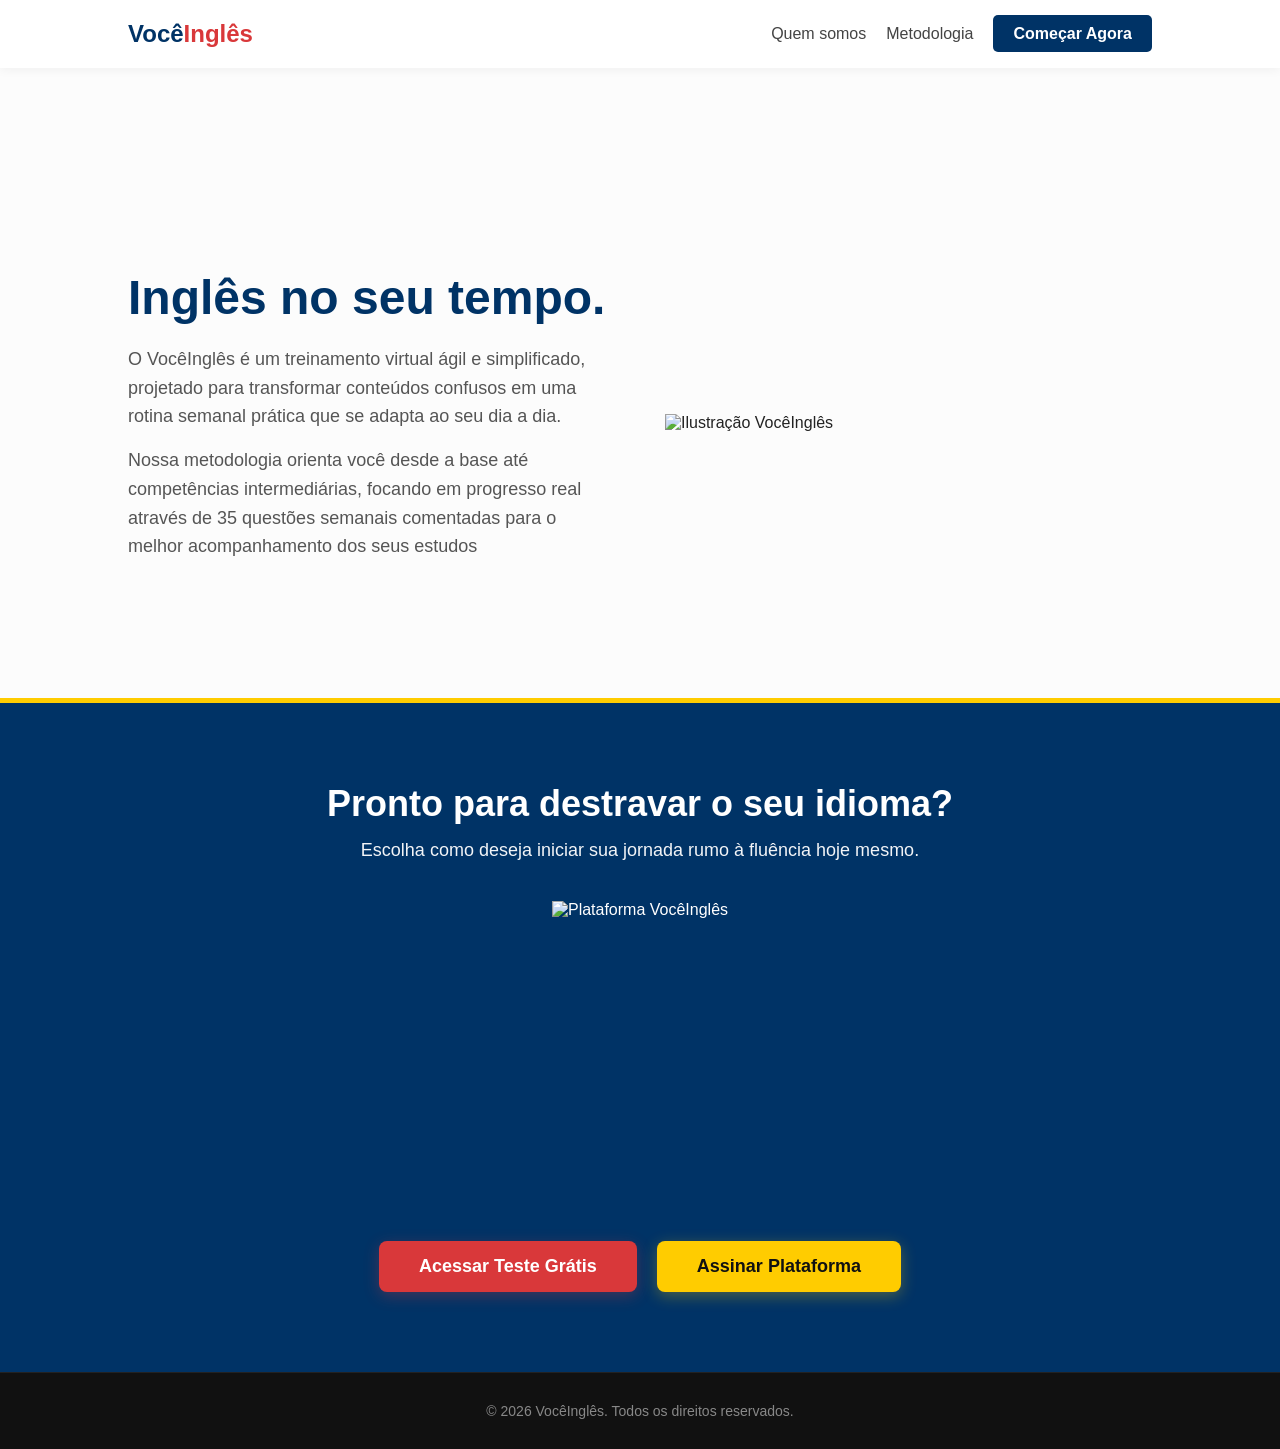
==== index.html @ 37a60e28 "Add files via upload" ====
<!DOCTYPE html>
<html lang="pt-BR">
<head>
    <meta charset="UTF-8">
    <meta name="viewport" content="width=device-width, initial-scale=1.0">
    <title>VocêInglês — Inglês no seu tempo</title>
    <link rel="stylesheet" href="style.css">
</head>
<body>

    <nav class="navbar">
        <div class="logo">Você<span>Inglês</span></div>
        <ul class="nav-links">
            <li><a href="about-us.html">Quem somos</a></li>
            <li><a href="metodo.html">Metodologia</a></li>
            <li><a href="pagina-exemplo.html" class="btn-nav">Começar Agora</a></li>
        </ul>
    </nav>

    <main>
        
        <section id="sobre" class="bloco-apresentacao">
            <div class="conteudo-texto">
                <h1>Inglês no seu tempo.</h1>
                <p>O VocêInglês é um treinamento virtual ágil e simplificado, projetado para transformar conteúdos confusos em uma rotina semanal prática que se adapta ao seu dia a dia.</p>
                <p>Nossa metodologia orienta você desde a base até competências intermediárias, 
        focando em progresso real através de 35 questões semanais comentadas para o melhor acompanhamento dos seus estudos</p>
            </div>
            <div class="conteudo-imagem">
                <img src="assets/fundo-1.webp" alt="Ilustração VocêInglês" class="animar-surgir">
            </div>
        </section>

     <section id="começar" class="bloco-oferta">
    <h2>Pronto para destravar o seu idioma?</h2>
    <p>Escolha como deseja iniciar sua jornada rumo à fluência hoje mesmo.</p>
    
    <div class="conteudo-imagem-oferta">
        <img src="assets/fundo-3.png" alt="Plataforma VocêInglês" class="animar-surgir">
    </div>

    <div class="botoes-container">
        <a href="#" class="btn-gratis">Acessar Teste Grátis</a>
        <a href="#" class="btn-assinar">Assinar Plataforma</a>
    </div>
</section>
    </main>

    <footer>
        <p>&copy; 2026 VocêInglês. Todos os direitos reservados.</p>
    </footer>

</body>
</html>
---- style.css ----
/* Configurações Gerais */
* {
    margin: 0;
    padding: 0;
    box-sizing: border-box;
    font-family: 'Arial', sans-serif;
}

body {
    background-color: #fcfcfc;
    color: #222;
}

/* NAV: Barra Superior */
.navbar {
    display: flex;
    justify-content: space-between;
    align-items: center;
    padding: 20px 10%;
    background-color: #ffffff;
    box-shadow: 0 2px 10px rgba(0,0,0,0.05);
    position: sticky;
    top: 0;
    z-index: 100;
}

.logo {
    font-size: 24px;
    font-weight: bold;
    color: #003366; /* Azul Escuro */
}

.logo span {
    color: #d9383a; /* Vermelho */
}

.nav-links {
    display: flex;
    list-style: none;
    align-items: center;
    gap: 20px;
}

.nav-links a {
    text-decoration: none;
    color: #444;
    font-weight: 500;
    transition: color 0.2s;
}

.nav-links a:hover {
    color: #003366; /* Azul no Hover */
}

.btn-nav {
    background-color: #003366; /* Azul */
    color: white !important;
    padding: 10px 20px;
    border-radius: 5px;
    font-weight: bold !important;
}

.btn-nav:hover {
    background-color: #002244;
}

/* BLOCO 1: Apresentação */
.bloco-apresentacao {
    display: flex;
    align-items: center;
    justify-content: space-between;
    padding: 80px 10% 0 10%; /* Encosta o bloco na base */
    gap: 50px;
    min-height: 70vh;
}

.conteudo-texto {
    flex: 1;
}

.conteudo-texto h1 {
    font-size: 48px;
    color: #003366; /* Azul */
    margin-bottom: 20px;
}

.conteudo-texto p {
    font-size: 18px;
    line-height: 1.6;
    color: #555;
    margin-bottom: 15px;
}

.conteudo-imagem {
    flex: 1;
    display: flex;
    justify-content: center;
    align-items: flex-end; /* Alinha a imagem perfeitamente na base */
}

.conteudo-imagem img {
    width: 100%;
    max-width: 500px; /* Controla o tamanho máximo para não quebrar o layout */
    height: auto;     /* Deixa a altura proporcional para não distorcer */
    display: block;   /* Remove espaçamentos fantasmas do HTML */
}

/* BLOCO 2: Oferta e Nova Imagem (Unificado e Corrigido) */
.bloco-oferta {
    background-color: #003366; /* Fundo Azul Escuro */
    color: white;
    text-align: center;
    padding: 80px 10%;
    border-top: 5px solid #ffcc00; /* Linha de detalhe Amarela */
    position: relative;
    z-index: 10; /* Garante a sobreposição correta */
}

.bloco-oferta h2 {
    font-size: 36px;
    margin-bottom: 15px;
}

.bloco-oferta p {
    font-size: 18px;
    margin-bottom: 40px;
    opacity: 0.95;
}

/* Estilização para a nova imagem do bloco 2 */
.conteudo-imagem-oferta {
    width: 100%;
    display: flex;
    justify-content: center;
    margin-bottom: 40px; 
}

.conteudo-imagem-oferta img {
    max-width: 100%;
    height: 300px; 
    object-fit: contain;
}

/* CONTAINER DE BOTÕES */
.botoes-container {
    display: flex;
    justify-content: center;
    gap: 20px;
    flex-wrap: wrap;
}

.botoes-container a {
    text-decoration: none;
    font-size: 18px;
    font-weight: bold;
    padding: 15px 40px;
    border-radius: 8px;
    transition: transform 0.2s, background-color 0.2s;
}

.botoes-container a:hover {
    transform: translateY(-3px);
}

/* Botão de Teste Grátis: Vermelho */
.btn-gratis {
    background-color: #d9383a; 
    color: white;
    box-shadow: 0 4px 15px rgba(217, 56, 58, 0.3);
}

.btn-gratis:hover {
    background-color: #bd2f31;
}

/* Botão de Assinar: Amarelo */
.btn-assinar {
    background-color: #ffcc00; 
    color: #111; 
    box-shadow: 0 4px 15px rgba(255, 204, 0, 0.3);
}

.btn-assinar:hover {
    background-color: #e6b800;
}

/* Animação de Surgir do Lado */
.animar-surgir {
    animation: surgimentoLateral 1.2s ease-out forwards;
}

@keyframes surgimentoLateral {
    from {
        transform: translateX(100px);
        opacity: 0;
    }
    to {
        transform: translateX(0);
        opacity: 1;
    }
}

/* RODAPÉ */
footer {
    background-color: #111;
    color: #888;
    text-align: center;
    padding: 30px;
    font-size: 14px;
    border-top: 1px solid #222;
}
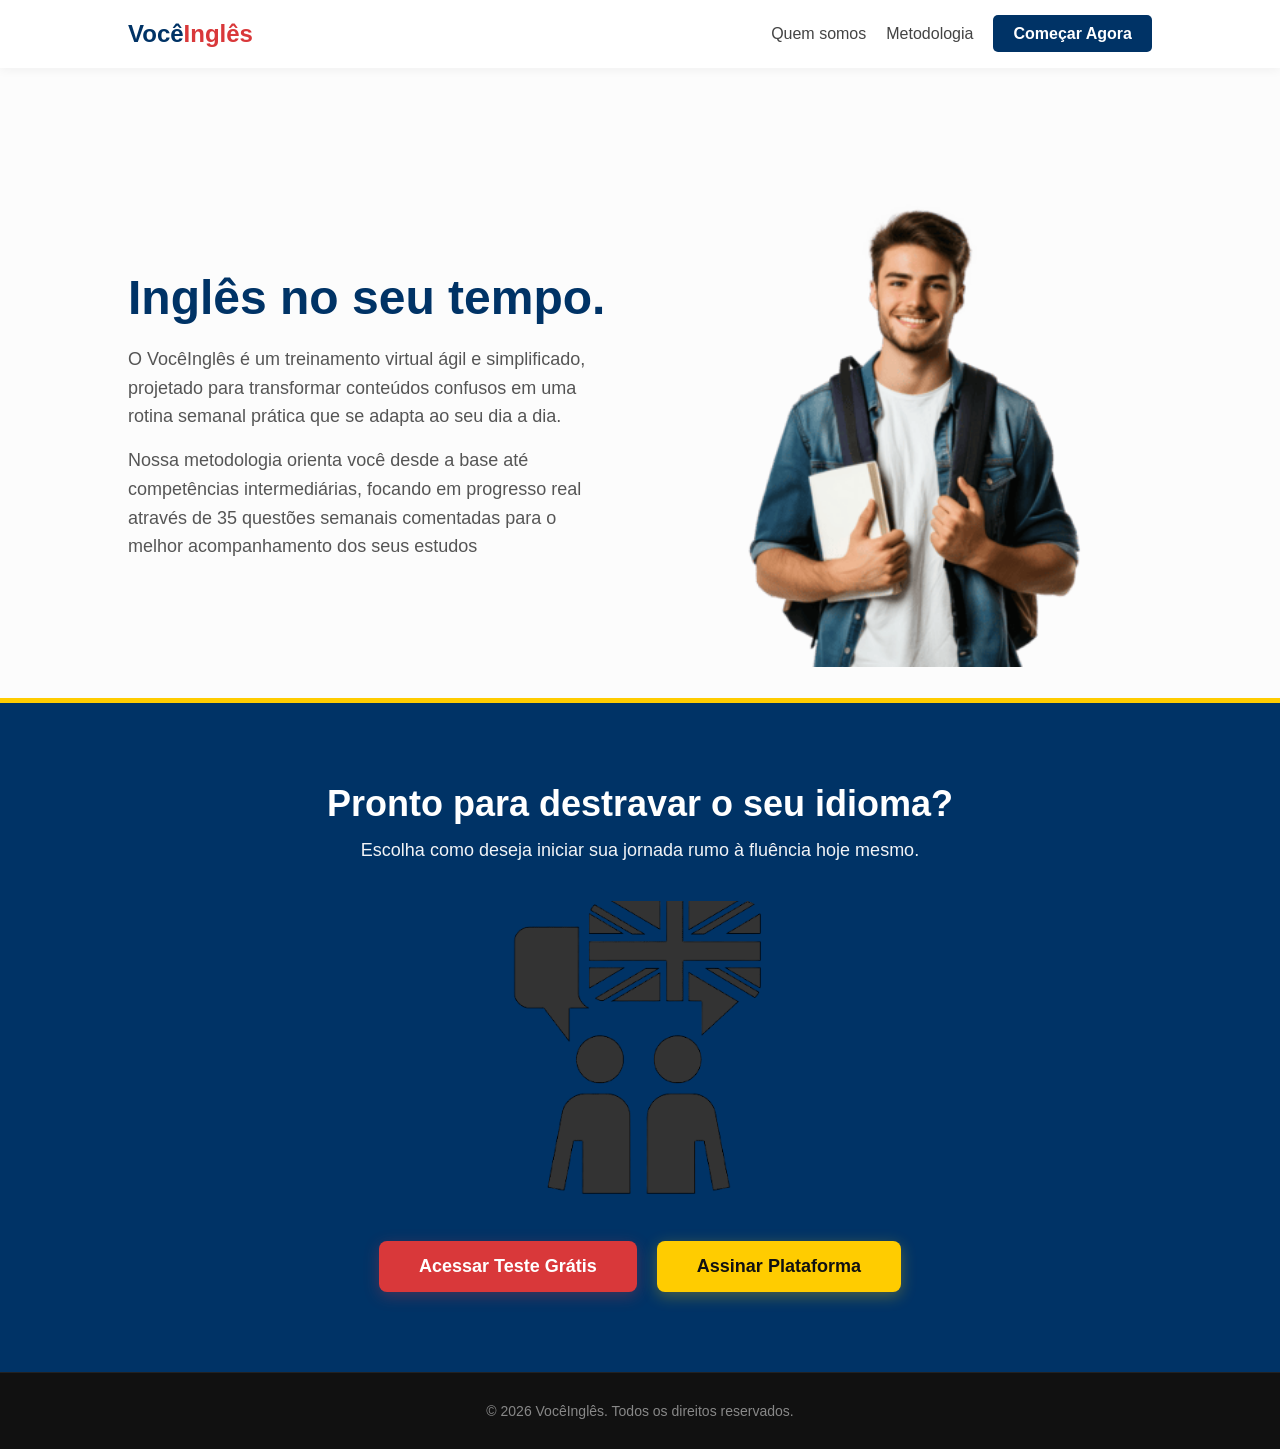
==== commit 630822fe: "Fix image source in index.html Updated image source in the 'começar' section." ====
--- a/index.html
+++ b/index.html
@@ -36,7 +36,7 @@
     <p>Escolha como deseja iniciar sua jornada rumo à fluência hoje mesmo.</p>
     
     <div class="conteudo-imagem-oferta">
-        <img src="assets/fundo-3.png" alt="Plataforma VocêInglês" class="animar-surgir">
+        <img src="assets/fundo-3-Photoroom.png" alt="Plataforma VocêInglês" class="animar-surgir">
     </div>
 
     <div class="botoes-container">
@@ -51,4 +51,4 @@
     </footer>
 
 </body>
-</html>+</html>
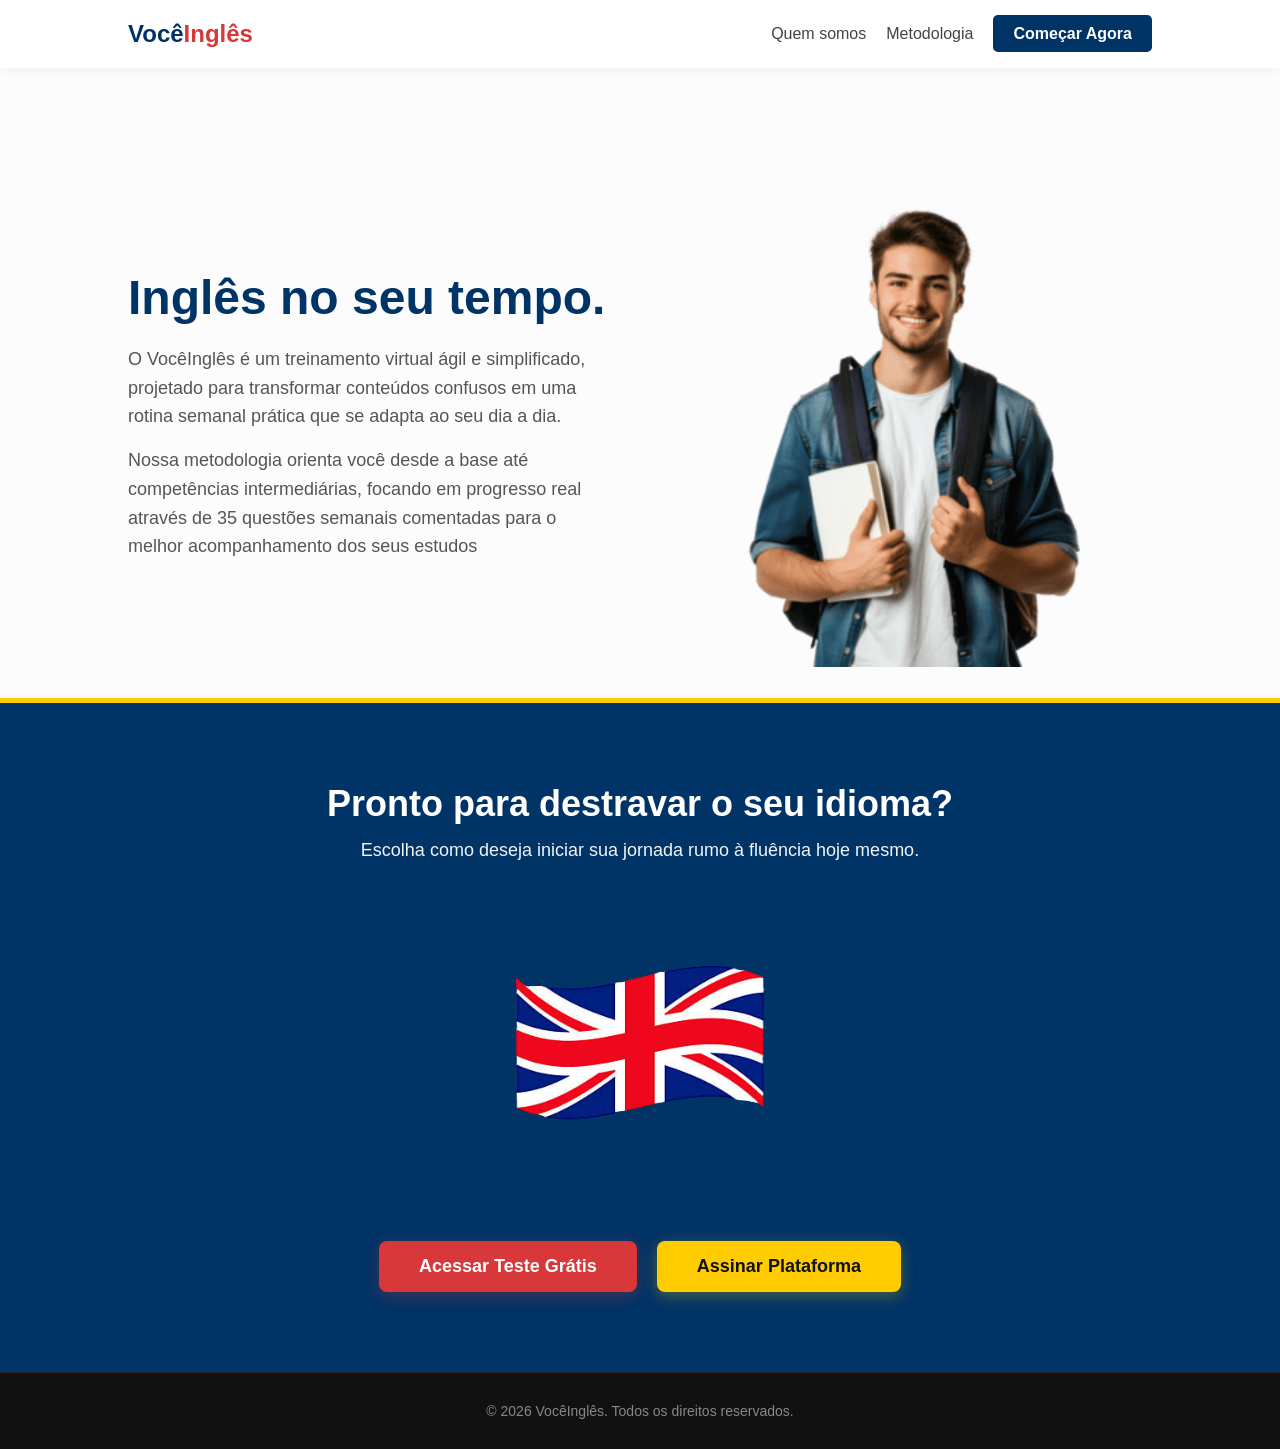
==== commit c823813c: "Change image source in 'começar' section Updated the image source in the 'começar' section." ====
--- a/index.html
+++ b/index.html
@@ -11,7 +11,7 @@
     <nav class="navbar">
         <div class="logo">Você<span>Inglês</span></div>
         <ul class="nav-links">
-            <li><a href="about-us.html">Quem somos</a></li>
+            <li><a href="pagina-exemplo.html">Quem somos</a></li>
             <li><a href="metodo.html">Metodologia</a></li>
             <li><a href="pagina-exemplo.html" class="btn-nav">Começar Agora</a></li>
         </ul>
@@ -36,7 +36,7 @@
     <p>Escolha como deseja iniciar sua jornada rumo à fluência hoje mesmo.</p>
     
     <div class="conteudo-imagem-oferta">
-        <img src="assets/fundo-3-Photoroom.png" alt="Plataforma VocêInglês" class="animar-surgir">
+        <img src="assets/fundo-2-Photoroom.png" alt="Plataforma VocêInglês" class="animar-surgir">
     </div>
 
     <div class="botoes-container">
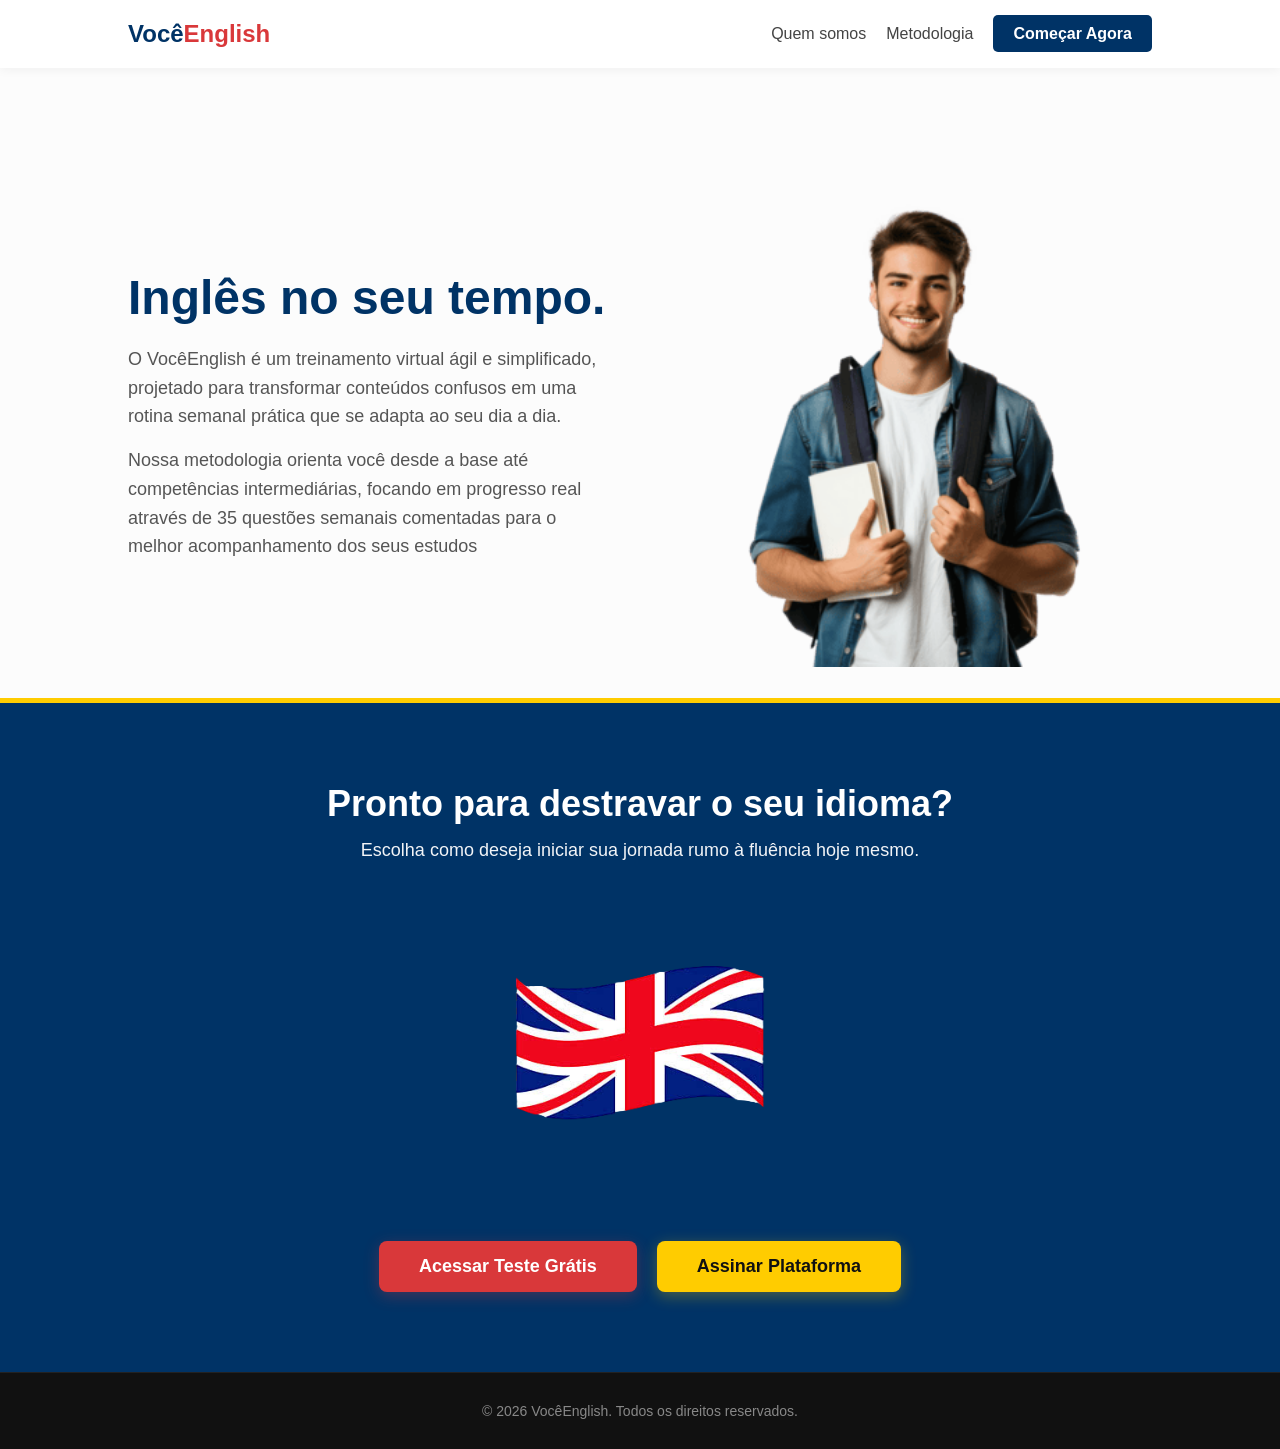
==== commit 241f36f2: "Change site name from VocêInglês to VocêEnglish Updated branding from 'VocêInglês' to 'VocêEnglish' " ====
--- a/index.html
+++ b/index.html
@@ -3,13 +3,13 @@
 <head>
     <meta charset="UTF-8">
     <meta name="viewport" content="width=device-width, initial-scale=1.0">
-    <title>VocêInglês — Inglês no seu tempo</title>
+    <title>VocêEnglish — Inglês no seu tempo</title>
     <link rel="stylesheet" href="style.css">
 </head>
 <body>
 
     <nav class="navbar">
-        <div class="logo">Você<span>Inglês</span></div>
+        <div class="logo">Você<span>English</span></div>
         <ul class="nav-links">
             <li><a href="pagina-exemplo.html">Quem somos</a></li>
             <li><a href="metodo.html">Metodologia</a></li>
@@ -22,7 +22,7 @@
         <section id="sobre" class="bloco-apresentacao">
             <div class="conteudo-texto">
                 <h1>Inglês no seu tempo.</h1>
-                <p>O VocêInglês é um treinamento virtual ágil e simplificado, projetado para transformar conteúdos confusos em uma rotina semanal prática que se adapta ao seu dia a dia.</p>
+                <p>O VocêEnglish é um treinamento virtual ágil e simplificado, projetado para transformar conteúdos confusos em uma rotina semanal prática que se adapta ao seu dia a dia.</p>
                 <p>Nossa metodologia orienta você desde a base até competências intermediárias, 
         focando em progresso real através de 35 questões semanais comentadas para o melhor acompanhamento dos seus estudos</p>
             </div>
@@ -47,7 +47,7 @@
     </main>
 
     <footer>
-        <p>&copy; 2026 VocêInglês. Todos os direitos reservados.</p>
+        <p>&copy; 2026 VocêEnglish. Todos os direitos reservados.</p>
     </footer>
 
 </body>
